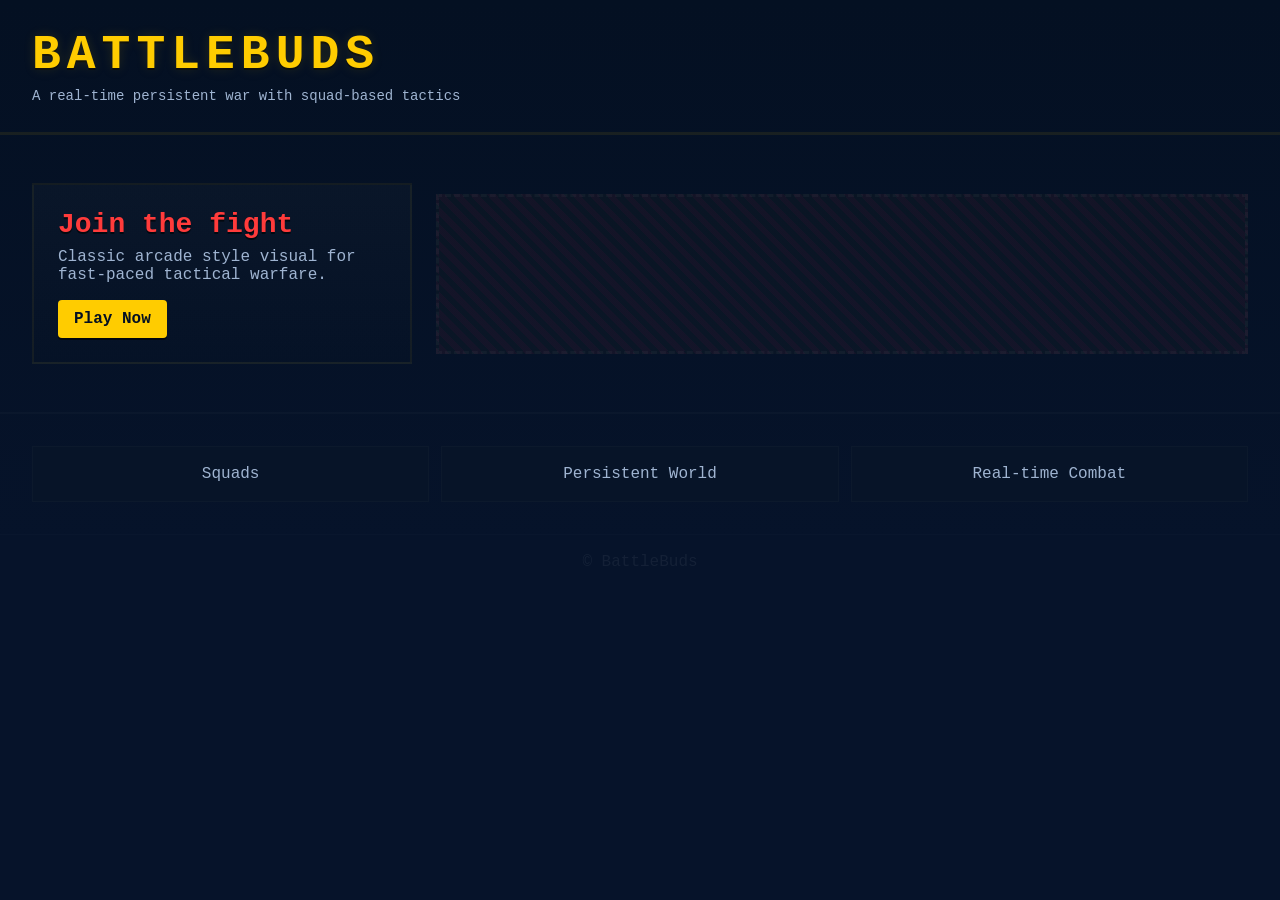
==== index.html @ 4cf5b5f2 "BAT-6: Add initial classic-arcade HTML and CSS for BattleBuds site redesign" ====
<!doctype html>
<html lang="en">
<head>
  <meta charset="utf-8" />
  <meta name="viewport" content="width=device-width,initial-scale=1" />
  <title>BattleBuds — Classic Arcade</title>
  <link rel="stylesheet" href="styles.css" />
</head>
<body>
  <header class="site-header">
    <h1 class="logo">BATTLEBUDS</h1>
    <p class="tag">A real-time persistent war with squad-based tactics</p>
  </header>

  <main class="hero">
    <div class="panel">
      <h2>Join the fight</h2>
      <p>Classic arcade style visual for fast-paced tactical warfare.</p>
      <a class="btn" href="#">Play Now</a>
    </div>
    <div class="screenshot" aria-hidden="true"></div>
  </main>

  <section class="features">
    <div class="feature">Squads</div>
    <div class="feature">Persistent World</div>
    <div class="feature">Real-time Combat</div>
  </section>

  <footer class="site-footer">© BattleBuds</footer>
</body>
</html>
---- styles.css ----
/* Classic arcade shooter aesthetic */
:root{
  --bg:#041022;
  --accent:#ffcc00;
  --accent-2:#ff3b3b;
  --panel:#071428;
  --muted:#9fb4d1;
}
*{box-sizing:border-box}
body{margin:0;font-family: 'Courier New', Courier, monospace;background:linear-gradient(180deg,var(--bg) 0%, #06132a 60%);color:var(--accent);min-height:100vh}
.site-header{padding:28px 32px;border-bottom:3px solid rgba(255,204,0,0.08);display:flex;flex-direction:column;align-items:flex-start}
.logo{font-size:48px;letter-spacing:6px;margin:0;color:var(--accent);text-shadow:0 0 12px rgba(255,200,0,0.15),0 0 2px rgba(255,255,255,0.03)}
.tag{margin:6px 0 0;color:var(--muted);font-size:14px}
.hero{display:flex;gap:24px;padding:48px 32px;align-items:center}
.panel{background:linear-gradient(180deg, rgba(255,255,255,0.02), rgba(0,0,0,0.02));padding:24px;border:2px solid rgba(255,204,0,0.06);width:380px}
.panel h2{margin:0 0 8px;color:var(--accent-2);font-size:28px}
.panel p{margin:0 0 16px;color:var(--muted)}
.btn{display:inline-block;padding:10px 16px;background:var(--accent);color:#041022;text-decoration:none;font-weight:700;border-radius:4px}
.screenshot{flex:1;height:160px;border:3px dashed rgba(255,255,255,0.03);background:repeating-linear-gradient(45deg, rgba(255,60,60,0.06) 0 6px, rgba(255,200,0,0.02) 6px 12px)}
.features{display:flex;gap:12px;padding:32px;border-top:2px solid rgba(255,255,255,0.02)}
.feature{flex:1;background:var(--panel);padding:18px;border:1px solid rgba(255,255,255,0.02);text-align:center;color:var(--muted)}
.site-footer{text-align:center;padding:18px;color:rgba(255,255,255,0.06);border-top:1px solid rgba(255,255,255,0.01)}

/* Pixel-ish outline */
.logo, .btn, .panel h2{filter:drop-shadow(0 2px 0 rgba(0,0,0,0.6));}

@media (max-width:720px){.hero{flex-direction:column}.panel{width:100%}}
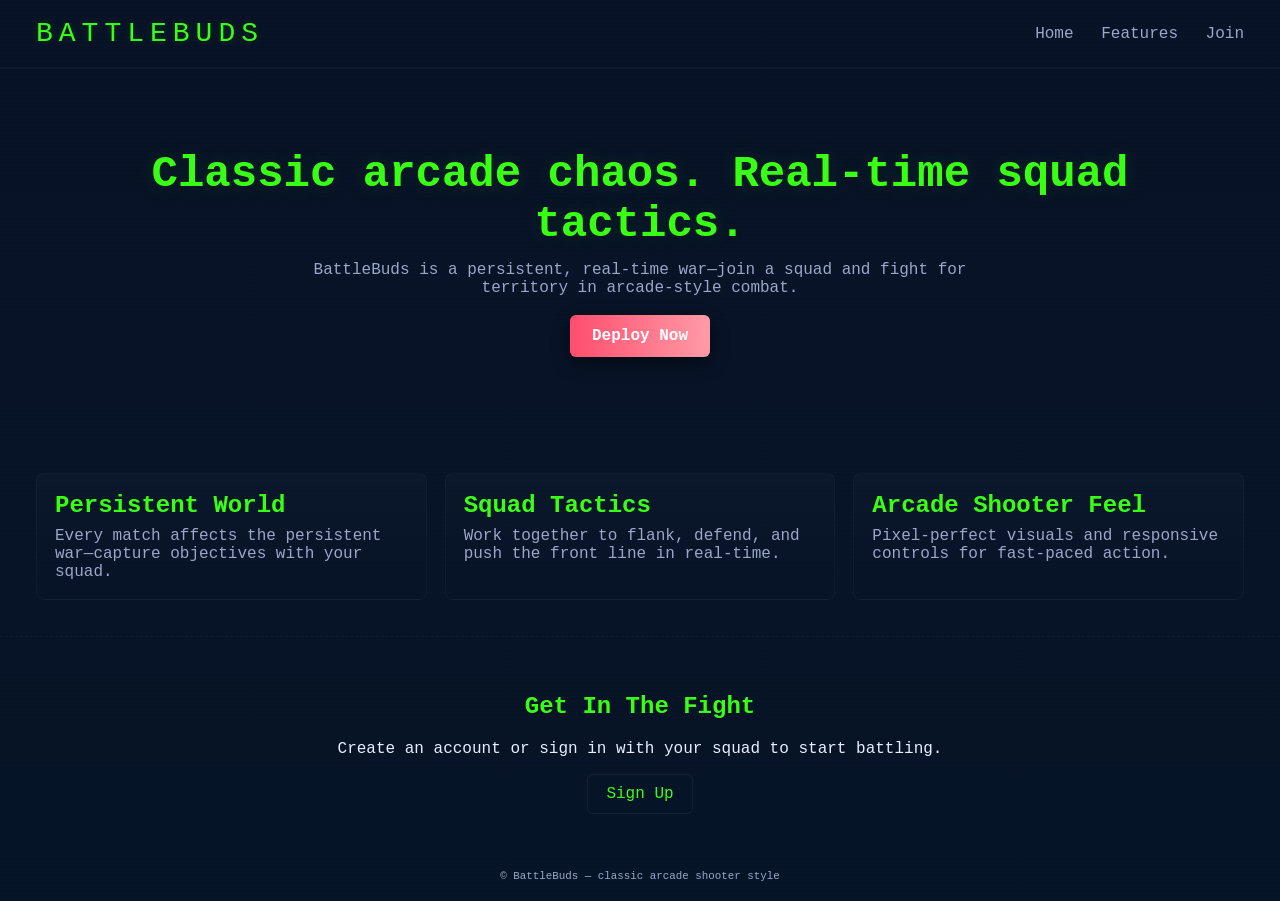
==== commit 794b8dc1: "BAT-6: initial classic arcade-style site (HTML/CSS)" ====
--- a/index.html
+++ b/index.html
@@ -3,30 +3,50 @@
 <head>
   <meta charset="utf-8" />
   <meta name="viewport" content="width=device-width,initial-scale=1" />
-  <title>BattleBuds — Classic Arcade</title>
+  <title>BattleBuds — Persistent Squad Warfare</title>
   <link rel="stylesheet" href="styles.css" />
 </head>
 <body>
   <header class="site-header">
-    <h1 class="logo">BATTLEBUDS</h1>
-    <p class="tag">A real-time persistent war with squad-based tactics</p>
+    <div class="brand">BATTLEBUDS</div>
+    <nav class="site-nav">
+      <a href="#">Home</a>
+      <a href="#features">Features</a>
+      <a href="#join">Join</a>
+    </nav>
   </header>
 
-  <main class="hero">
-    <div class="panel">
-      <h2>Join the fight</h2>
-      <p>Classic arcade style visual for fast-paced tactical warfare.</p>
-      <a class="btn" href="#">Play Now</a>
-    </div>
-    <div class="screenshot" aria-hidden="true"></div>
+  <main>
+    <section class="hero">
+      <h1>Classic arcade chaos. Real-time squad tactics.</h1>
+      <p>BattleBuds is a persistent, real-time war—join a squad and fight for territory in arcade-style combat.</p>
+      <a class="cta" href="#join">Deploy Now</a>
+    </section>
+
+    <section id="features" class="features">
+      <article>
+        <h2>Persistent World</h2>
+        <p>Every match affects the persistent war—capture objectives with your squad.</p>
+      </article>
+      <article>
+        <h2>Squad Tactics</h2>
+        <p>Work together to flank, defend, and push the front line in real-time.</p>
+      </article>
+      <article>
+        <h2>Arcade Shooter Feel</h2>
+        <p>Pixel-perfect visuals and responsive controls for fast-paced action.</p>
+      </article>
+    </section>
+
+    <section id="join" class="join">
+      <h2>Get In The Fight</h2>
+      <p>Create an account or sign in with your squad to start battling.</p>
+      <a class="secondary" href="#">Sign Up</a>
+    </section>
   </main>
 
-  <section class="features">
-    <div class="feature">Squads</div>
-    <div class="feature">Persistent World</div>
-    <div class="feature">Real-time Combat</div>
-  </section>
-
-  <footer class="site-footer">© BattleBuds</footer>
+  <footer class="site-footer">
+    <small>© BattleBuds — classic arcade shooter style</small>
+  </footer>
 </body>
-</html>+</html>
--- a/styles.css
+++ b/styles.css
@@ -1,27 +1,33 @@
-/* Classic arcade shooter aesthetic */
+/* Classic arcade shooter inspired styles */
 :root{
-  --bg:#041022;
-  --accent:#ffcc00;
-  --accent-2:#ff3b3b;
-  --panel:#071428;
-  --muted:#9fb4d1;
+  --bg:#081226;
+  --neon:#39ff14;
+  --accent:#ff4d6d;
+  --muted:#9aa7c7;
+  --card:#0b1828;
 }
+
 *{box-sizing:border-box}
-body{margin:0;font-family: 'Courier New', Courier, monospace;background:linear-gradient(180deg,var(--bg) 0%, #06132a 60%);color:var(--accent);min-height:100vh}
-.site-header{padding:28px 32px;border-bottom:3px solid rgba(255,204,0,0.08);display:flex;flex-direction:column;align-items:flex-start}
-.logo{font-size:48px;letter-spacing:6px;margin:0;color:var(--accent);text-shadow:0 0 12px rgba(255,200,0,0.15),0 0 2px rgba(255,255,255,0.03)}
-.tag{margin:6px 0 0;color:var(--muted);font-size:14px}
-.hero{display:flex;gap:24px;padding:48px 32px;align-items:center}
-.panel{background:linear-gradient(180deg, rgba(255,255,255,0.02), rgba(0,0,0,0.02));padding:24px;border:2px solid rgba(255,204,0,0.06);width:380px}
-.panel h2{margin:0 0 8px;color:var(--accent-2);font-size:28px}
-.panel p{margin:0 0 16px;color:var(--muted)}
-.btn{display:inline-block;padding:10px 16px;background:var(--accent);color:#041022;text-decoration:none;font-weight:700;border-radius:4px}
-.screenshot{flex:1;height:160px;border:3px dashed rgba(255,255,255,0.03);background:repeating-linear-gradient(45deg, rgba(255,60,60,0.06) 0 6px, rgba(255,200,0,0.02) 6px 12px)}
-.features{display:flex;gap:12px;padding:32px;border-top:2px solid rgba(255,255,255,0.02)}
-.feature{flex:1;background:var(--panel);padding:18px;border:1px solid rgba(255,255,255,0.02);text-align:center;color:var(--muted)}
-.site-footer{text-align:center;padding:18px;color:rgba(255,255,255,0.06);border-top:1px solid rgba(255,255,255,0.01)}
+body{margin:0;font-family: 'Courier New', Courier, monospace;background:linear-gradient(180deg,var(--bg) 0%, #061427 100%);color:#e6f0ff;min-height:100vh}
+.site-header{display:flex;justify-content:space-between;align-items:center;padding:18px 36px;border-bottom:2px solid rgba(255,255,255,0.03)}
+.brand{font-size:28px;letter-spacing:6px;color:var(--neon);text-shadow:0 0 10px rgba(57,255,20,0.15)}
+.site-nav a{color:var(--muted);margin-left:18px;text-decoration:none}
 
-/* Pixel-ish outline */
-.logo, .btn, .panel h2{filter:drop-shadow(0 2px 0 rgba(0,0,0,0.6));}
+.hero{padding:80px 36px;text-align:center}
+.hero h1{font-size:44px;margin:0 0 12px;color:var(--neon);text-shadow:0 0 24px rgba(57,255,20,0.12)}
+.hero p{color:var(--muted);max-width:700px;margin:0 auto 18px}
+.cta{display:inline-block;background:linear-gradient(90deg,var(--accent),#ff9aa6);color:white;padding:12px 22px;border-radius:6px;text-decoration:none;font-weight:700;box-shadow:0 6px 18px rgba(0,0,0,0.45)}
 
-@media (max-width:720px){.hero{flex-direction:column}.panel{width:100%}}+.features{display:grid;grid-template-columns:repeat(auto-fit,minmax(200px,1fr));gap:18px;padding:36px}
+.features article{background:linear-gradient(180deg,rgba(255,255,255,0.02),transparent);padding:18px;border-radius:8px;border:1px solid rgba(255,255,255,0.03)}
+.features h2{color:var(--neon);margin:0 0 8px}
+.features p{color:var(--muted);margin:0}
+
+.join{padding:36px;text-align:center;background:linear-gradient(180deg,rgba(0,0,0,0.03),transparent);border-top:1px dashed rgba(255,255,255,0.03)}
+.join h2{color:var(--neon)}
+.secondary{display:inline-block;padding:10px 18px;border-radius:6px;border:1px solid rgba(255,255,255,0.06);color:var(--neon);text-decoration:none}
+
+.site-footer{text-align:center;padding:18px;font-size:13px;color:var(--muted)}
+
+/* subtle scanline overlay to give arcade/pixel vibe */
+body::before{content:"";position:fixed;inset:0;background-image:linear-gradient(rgba(255,255,255,0.01) 1px, transparent 1px);background-size:100% 4px;pointer-events:none;mix-blend-mode:overlay}
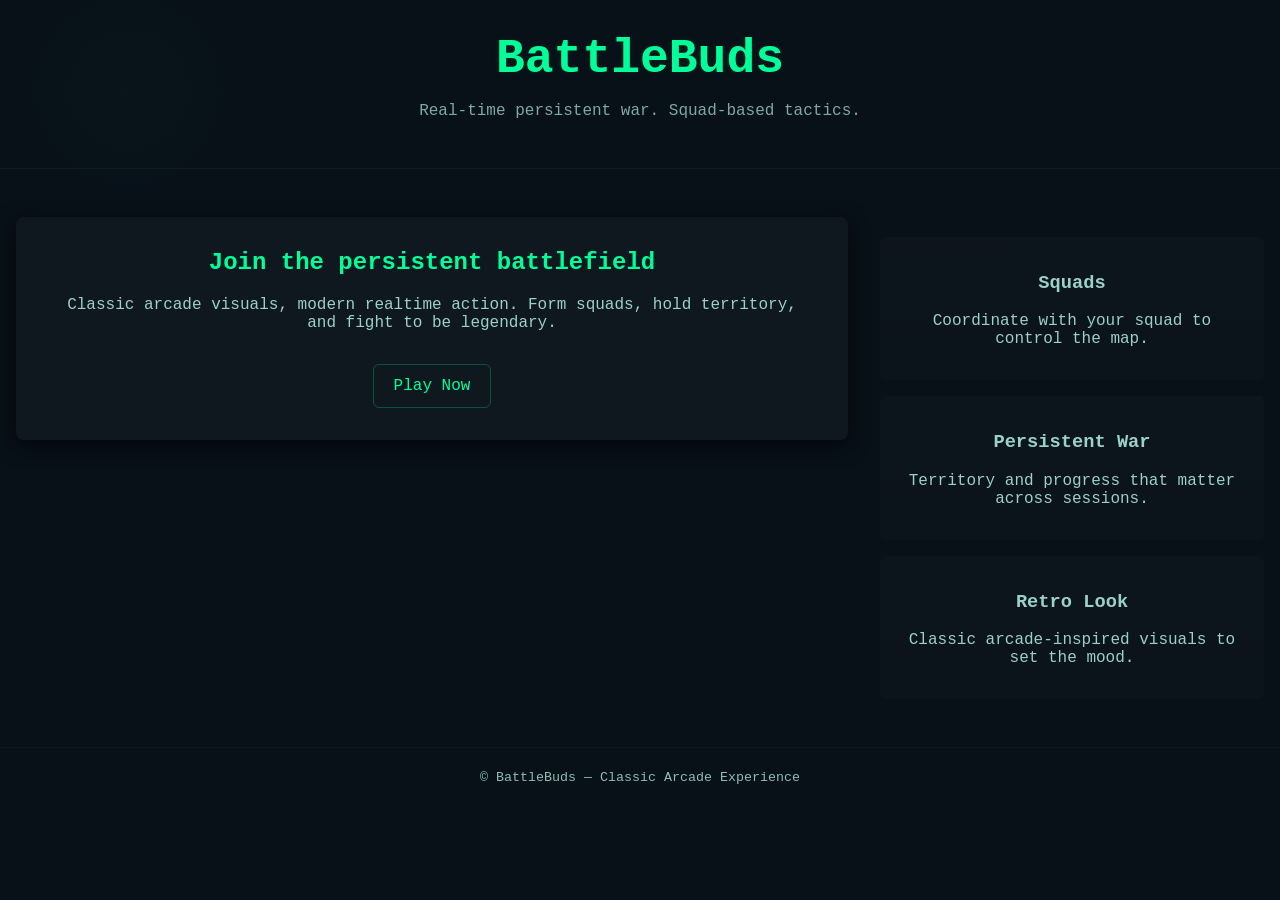
==== commit 64566427: "BAT-6: Add initial static site shell (index.html, styles.css, README) for classic arcade redesign" ====
--- a/index.html
+++ b/index.html
@@ -1,52 +1,41 @@
 <!doctype html>
 <html lang="en">
 <head>
-  <meta charset="utf-8" />
-  <meta name="viewport" content="width=device-width,initial-scale=1" />
-  <title>BattleBuds — Persistent Squad Warfare</title>
-  <link rel="stylesheet" href="styles.css" />
+  <meta charset="utf-8">
+  <meta name="viewport" content="width=device-width,initial-scale=1">
+  <title>BattleBuds - Classic Arcade</title>
+  <link rel="stylesheet" href="styles.css">
 </head>
 <body>
   <header class="site-header">
-    <div class="brand">BATTLEBUDS</div>
-    <nav class="site-nav">
-      <a href="#">Home</a>
-      <a href="#features">Features</a>
-      <a href="#join">Join</a>
-    </nav>
+    <h1>BattleBuds</h1>
+    <p class="tag">Real-time persistent war. Squad-based tactics.</p>
   </header>
 
-  <main>
-    <section class="hero">
-      <h1>Classic arcade chaos. Real-time squad tactics.</h1>
-      <p>BattleBuds is a persistent, real-time war—join a squad and fight for territory in arcade-style combat.</p>
-      <a class="cta" href="#join">Deploy Now</a>
+  <main class="hero">
+    <section class="pitch">
+      <h2>Join the persistent battlefield</h2>
+      <p>Classic arcade visuals, modern realtime action. Form squads, hold territory, and fight to be legendary.</p>
+      <a class="cta" href="#play">Play Now</a>
     </section>
-
-    <section id="features" class="features">
-      <article>
-        <h2>Persistent World</h2>
-        <p>Every match affects the persistent war—capture objectives with your squad.</p>
-      </article>
-      <article>
-        <h2>Squad Tactics</h2>
-        <p>Work together to flank, defend, and push the front line in real-time.</p>
-      </article>
-      <article>
-        <h2>Arcade Shooter Feel</h2>
-        <p>Pixel-perfect visuals and responsive controls for fast-paced action.</p>
-      </article>
-    </section>
-
-    <section id="join" class="join">
-      <h2>Get In The Fight</h2>
-      <p>Create an account or sign in with your squad to start battling.</p>
-      <a class="secondary" href="#">Sign Up</a>
+    <section class="features">
+      <div class="feature">
+        <h3>Squads</h3>
+        <p>Coordinate with your squad to control the map.</p>
+      </div>
+      <div class="feature">
+        <h3>Persistent War</h3>
+        <p>Territory and progress that matter across sessions.</p>
+      </div>
+      <div class="feature">
+        <h3>Retro Look</h3>
+        <p>Classic arcade-inspired visuals to set the mood.</p>
+      </div>
     </section>
   </main>
 
   <footer class="site-footer">
-    <small>© BattleBuds — classic arcade shooter style</small>
+    <small>© BattleBuds — Classic Arcade Experience</small>
   </footer>
 </body>
 </html>
--- a/styles.css
+++ b/styles.css
@@ -1,33 +1,41 @@
-/* Classic arcade shooter inspired styles */
+/* Retro arcade-inspired stylesheet */
 :root{
-  --bg:#081226;
-  --neon:#39ff14;
-  --accent:#ff4d6d;
-  --muted:#9aa7c7;
-  --card:#0b1828;
+  --bg:#081018;
+  --panel:#0f1724;
+  --accent:#00ff99;
+  --muted:#9ad1c8;
+  --glass: rgba(255,255,255,0.03);
+  --mono: 'Courier New', Monaco, monospace;
 }
-
-*{box-sizing:border-box}
-body{margin:0;font-family: 'Courier New', Courier, monospace;background:linear-gradient(180deg,var(--bg) 0%, #061427 100%);color:#e6f0ff;min-height:100vh}
-.site-header{display:flex;justify-content:space-between;align-items:center;padding:18px 36px;border-bottom:2px solid rgba(255,255,255,0.03)}
-.brand{font-size:28px;letter-spacing:6px;color:var(--neon);text-shadow:0 0 10px rgba(57,255,20,0.15)}
-.site-nav a{color:var(--muted);margin-left:18px;text-decoration:none}
-
-.hero{padding:80px 36px;text-align:center}
-.hero h1{font-size:44px;margin:0 0 12px;color:var(--neon);text-shadow:0 0 24px rgba(57,255,20,0.12)}
-.hero p{color:var(--muted);max-width:700px;margin:0 auto 18px}
-.cta{display:inline-block;background:linear-gradient(90deg,var(--accent),#ff9aa6);color:white;padding:12px 22px;border-radius:6px;text-decoration:none;font-weight:700;box-shadow:0 6px 18px rgba(0,0,0,0.45)}
-
-.features{display:grid;grid-template-columns:repeat(auto-fit,minmax(200px,1fr));gap:18px;padding:36px}
-.features article{background:linear-gradient(180deg,rgba(255,255,255,0.02),transparent);padding:18px;border-radius:8px;border:1px solid rgba(255,255,255,0.03)}
-.features h2{color:var(--neon);margin:0 0 8px}
-.features p{color:var(--muted);margin:0}
-
-.join{padding:36px;text-align:center;background:linear-gradient(180deg,rgba(0,0,0,0.03),transparent);border-top:1px dashed rgba(255,255,255,0.03)}
-.join h2{color:var(--neon)}
-.secondary{display:inline-block;padding:10px 18px;border-radius:6px;border:1px solid rgba(255,255,255,0.06);color:var(--neon);text-decoration:none}
-
-.site-footer{text-align:center;padding:18px;font-size:13px;color:var(--muted)}
-
-/* subtle scanline overlay to give arcade/pixel vibe */
-body::before{content:"";position:fixed;inset:0;background-image:linear-gradient(rgba(255,255,255,0.01) 1px, transparent 1px);background-size:100% 4px;pointer-events:none;mix-blend-mode:overlay}
+html,body{height:100%;}
+body{
+  margin:0;
+  font-family: var(--mono);
+  background: radial-gradient(circle at 10% 10%, rgba(0,255,153,0.02), transparent 10%), var(--bg);
+  color:var(--muted);
+  -webkit-font-smoothing:antialiased;
+}
+.site-header{
+  text-align:center;
+  padding:2rem 1rem;
+  border-bottom: 1px solid rgba(255,255,255,0.04);
+}
+.site-header h1{
+  margin:0;
+  color:var(--accent);
+  font-size:3rem;
+  text-shadow: 0 0 8px rgba(0,255,153,0.08);
+}
+.tag{opacity:0.8}
+.hero{display:flex;flex-direction:column;align-items:center;gap:2rem;padding:3rem 1rem;}
+.pitch{max-width:800px;text-align:center;background:var(--glass);padding:2rem;border-radius:8px;box-shadow:0 6px 20px rgba(0,0,0,0.6);}
+.pitch h2{color:var(--accent);margin-top:0}
+.cta{display:inline-block;margin-top:1rem;padding:0.75rem 1.25rem;background:transparent;color:var(--accent);border:1px solid rgba(0,255,153,0.25);border-radius:6px;text-decoration:none}
+.features{display:flex;gap:1rem;flex-wrap:wrap;justify-content:center;margin-top:1.25rem}
+.feature{background:linear-gradient(180deg, rgba(255,255,255,0.02), rgba(255,255,255,0.01));padding:1rem;border-radius:6px;min-width:180px;text-align:center}
+.site-footer{padding:1.25rem;text-align:center;border-top:1px solid rgba(255,255,255,0.03);opacity:0.9}
+@media(min-width:900px){
+  .hero{flex-direction:row;justify-content:center;align-items:flex-start}
+  .pitch{flex:2}
+  .features{flex:1;flex-direction:column;align-items:stretch}
+}
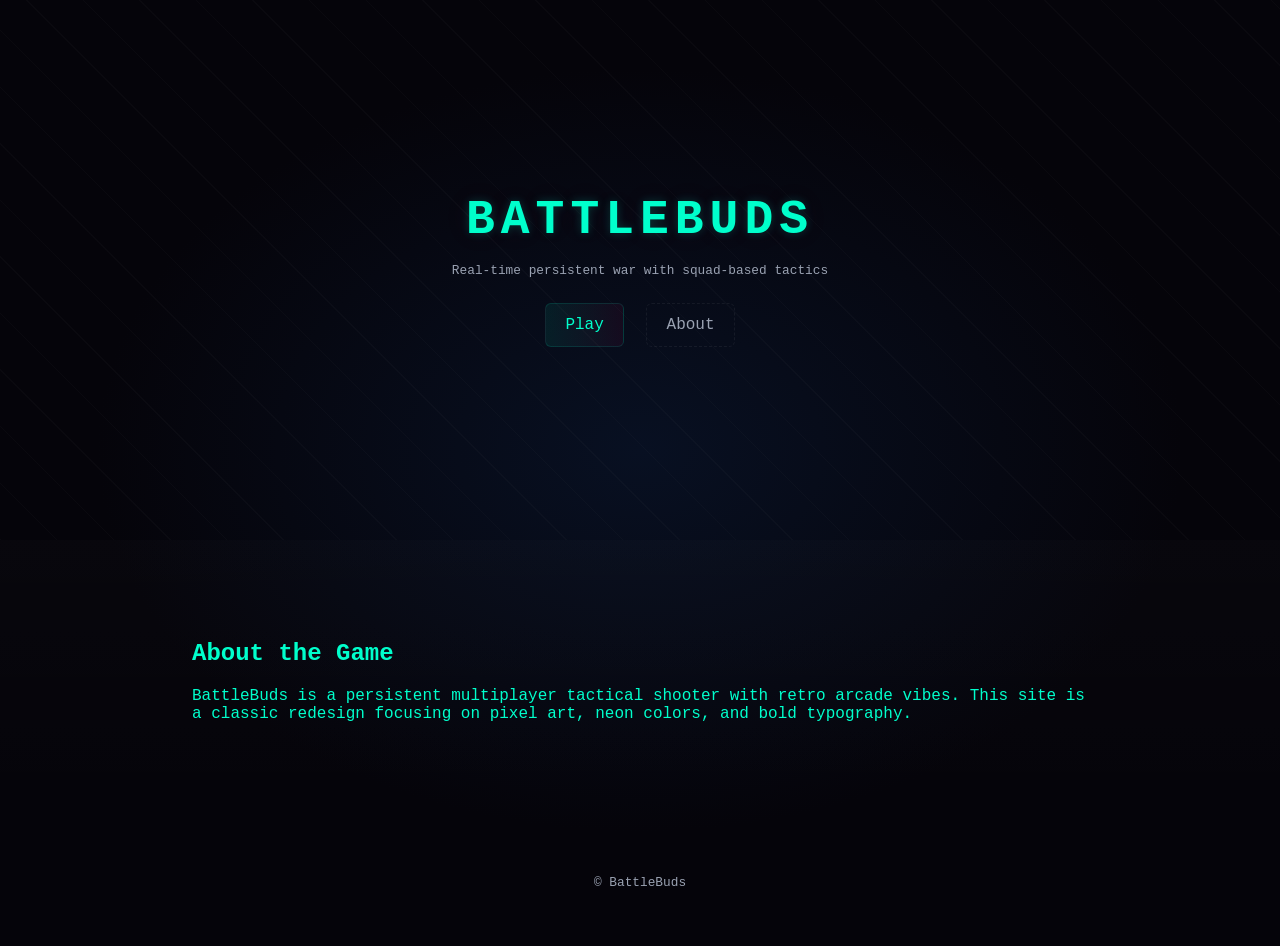
==== commit a8f2c4ed: "BAT-6: initial classic arcade-style site scaffold (index.html, styles.css, README)" ====
--- a/index.html
+++ b/index.html
@@ -3,39 +3,28 @@
 <head>
   <meta charset="utf-8">
   <meta name="viewport" content="width=device-width,initial-scale=1">
-  <title>BattleBuds - Classic Arcade</title>
+  <title>BattleBuds — Classic Arcade</title>
   <link rel="stylesheet" href="styles.css">
 </head>
 <body>
-  <header class="site-header">
-    <h1>BattleBuds</h1>
-    <p class="tag">Real-time persistent war. Squad-based tactics.</p>
-  </header>
-
   <main class="hero">
-    <section class="pitch">
-      <h2>Join the persistent battlefield</h2>
-      <p>Classic arcade visuals, modern realtime action. Form squads, hold territory, and fight to be legendary.</p>
-      <a class="cta" href="#play">Play Now</a>
-    </section>
-    <section class="features">
-      <div class="feature">
-        <h3>Squads</h3>
-        <p>Coordinate with your squad to control the map.</p>
-      </div>
-      <div class="feature">
-        <h3>Persistent War</h3>
-        <p>Territory and progress that matter across sessions.</p>
-      </div>
-      <div class="feature">
-        <h3>Retro Look</h3>
-        <p>Classic arcade-inspired visuals to set the mood.</p>
-      </div>
-    </section>
+    <div class="container">
+      <h1 class="logo">BATTLEBUDS</h1>
+      <p class="tag">Real-time persistent war with squad-based tactics</p>
+      <nav class="links">
+        <a href="#play" class="btn">Play</a>
+        <a href="#about" class="btn ghost">About</a>
+      </nav>
+    </div>
   </main>
-
+  <section id="about" class="about">
+    <div class="container">
+      <h2>About the Game</h2>
+      <p>BattleBuds is a persistent multiplayer tactical shooter with retro arcade vibes. This site is a classic redesign focusing on pixel art, neon colors, and bold typography.</p>
+    </div>
+  </section>
   <footer class="site-footer">
-    <small>© BattleBuds — Classic Arcade Experience</small>
+    <div class="container">© BattleBuds</div>
   </footer>
 </body>
 </html>
--- a/styles.css
+++ b/styles.css
@@ -1,41 +1,21 @@
-/* Retro arcade-inspired stylesheet */
+/* Classic arcade shooter style */
 :root{
-  --bg:#081018;
-  --panel:#0f1724;
-  --accent:#00ff99;
-  --muted:#9ad1c8;
-  --glass: rgba(255,255,255,0.03);
-  --mono: 'Courier New', Monaco, monospace;
+  --bg:#05040a;
+  --neon:#00ffcc;
+  --accent:#ff0066;
+  --muted:#9aa2b2;
 }
-html,body{height:100%;}
-body{
-  margin:0;
-  font-family: var(--mono);
-  background: radial-gradient(circle at 10% 10%, rgba(0,255,153,0.02), transparent 10%), var(--bg);
-  color:var(--muted);
-  -webkit-font-smoothing:antialiased;
-}
-.site-header{
-  text-align:center;
-  padding:2rem 1rem;
-  border-bottom: 1px solid rgba(255,255,255,0.04);
-}
-.site-header h1{
-  margin:0;
-  color:var(--accent);
-  font-size:3rem;
-  text-shadow: 0 0 8px rgba(0,255,153,0.08);
-}
-.tag{opacity:0.8}
-.hero{display:flex;flex-direction:column;align-items:center;gap:2rem;padding:3rem 1rem;}
-.pitch{max-width:800px;text-align:center;background:var(--glass);padding:2rem;border-radius:8px;box-shadow:0 6px 20px rgba(0,0,0,0.6);}
-.pitch h2{color:var(--accent);margin-top:0}
-.cta{display:inline-block;margin-top:1rem;padding:0.75rem 1.25rem;background:transparent;color:var(--accent);border:1px solid rgba(0,255,153,0.25);border-radius:6px;text-decoration:none}
-.features{display:flex;gap:1rem;flex-wrap:wrap;justify-content:center;margin-top:1.25rem}
-.feature{background:linear-gradient(180deg, rgba(255,255,255,0.02), rgba(255,255,255,0.01));padding:1rem;border-radius:6px;min-width:180px;text-align:center}
-.site-footer{padding:1.25rem;text-align:center;border-top:1px solid rgba(255,255,255,0.03);opacity:0.9}
-@media(min-width:900px){
-  .hero{flex-direction:row;justify-content:center;align-items:flex-start}
-  .pitch{flex:2}
-  .features{flex:1;flex-direction:column;align-items:stretch}
-}
+*{box-sizing:border-box}
+html,body{height:100%;margin:0;font-family: 'Press Start 2P', 'Courier New', monospace;background: radial-gradient(ellipse at center,#081022 0%,var(--bg) 60%), #000;color:var(--neon);}
+.container{max-width:960px;margin:0 auto;padding:2rem}
+.hero{display:flex;align-items:center;justify-content:center;height:60vh;text-align:center;background-image:repeating-linear-gradient(45deg, rgba(255,255,255,0.02) 0 1px, transparent 1px 40px);}
+.logo{font-size:3rem;letter-spacing:6px;color:var(--neon);text-shadow:0 0 10px rgba(0,255,204,0.2),0 0 30px rgba(255,0,102,0.08);margin:0}
+.tag{color:var(--muted);margin-top:1rem;font-size:0.8rem}
+.links{margin-top:1.6rem}
+.btn{display:inline-block;padding:0.75rem 1.2rem;border-radius:6px;background:linear-gradient(90deg, rgba(0,255,204,0.08), rgba(255,0,102,0.06));color:var(--neon);border:1px solid rgba(0,255,204,0.12);text-decoration:none;margin:0 0.4rem}
+.btn.ghost{background:transparent;border:1px dashed rgba(255,255,255,0.06);color:var(--muted)}
+.about{padding:3rem 0;background:linear-gradient(180deg, rgba(255,255,255,0.01), transparent)}
+.site-footer{padding:1.5rem 0;text-align:center;color:var(--muted);font-size:0.8rem}
+
+/* Responsive */
+@media (max-width:600px){.logo{font-size:1.6rem}.container{padding:1rem}}
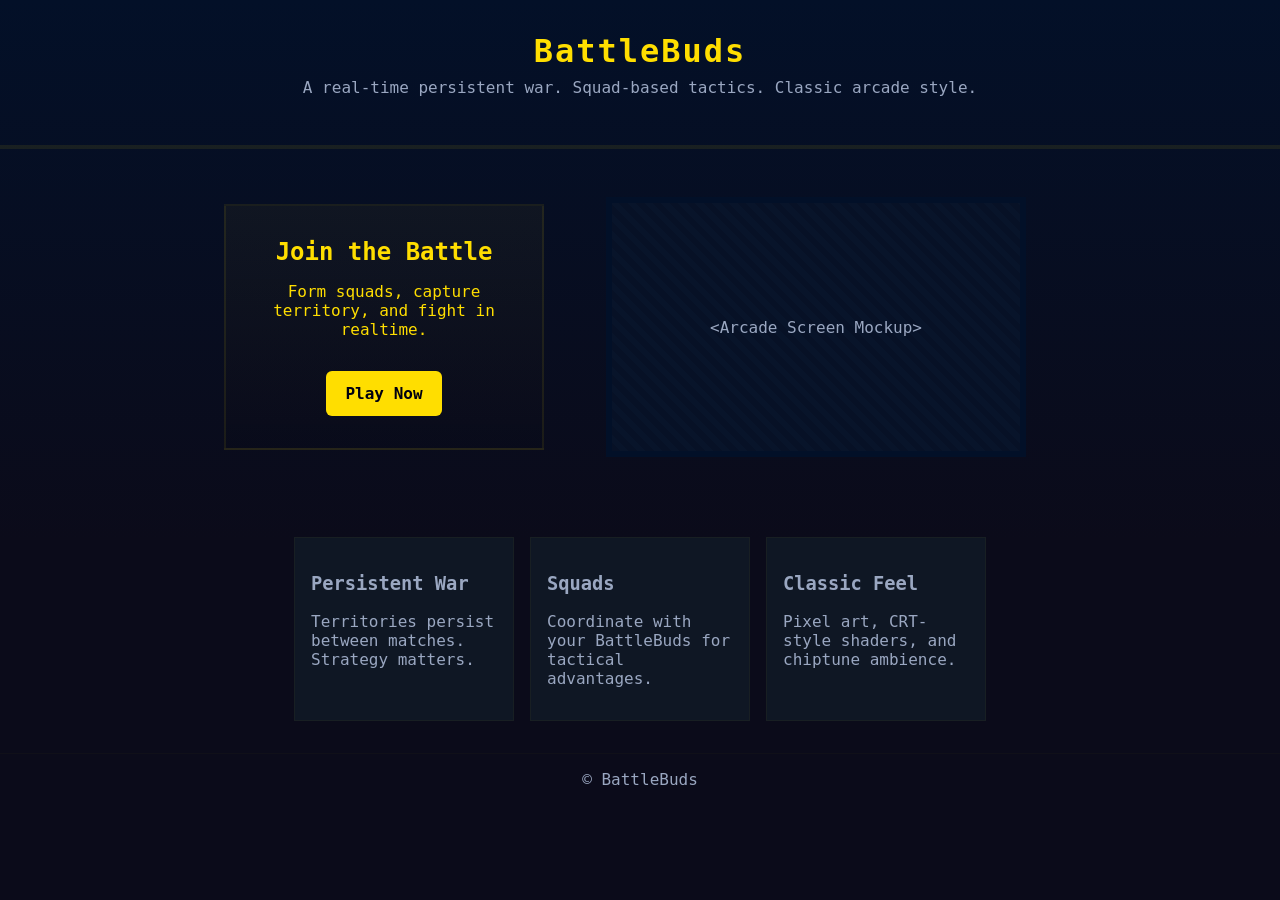
==== commit 00cc0eea: "BAT-6: Initial classic arcade-styled site skeleton (index.html, styles.css)" ====
--- a/index.html
+++ b/index.html
@@ -1,30 +1,43 @@
 <!doctype html>
 <html lang="en">
 <head>
-  <meta charset="utf-8">
-  <meta name="viewport" content="width=device-width,initial-scale=1">
+  <meta charset="utf-8" />
+  <meta name="viewport" content="width=device-width,initial-scale=1" />
   <title>BattleBuds — Classic Arcade</title>
   <link rel="stylesheet" href="styles.css">
 </head>
 <body>
+  <header class="site-header">
+    <h1>BattleBuds</h1>
+    <p class="tagline">A real-time persistent war. Squad-based tactics. Classic arcade style.</p>
+  </header>
+
   <main class="hero">
-    <div class="container">
-      <h1 class="logo">BATTLEBUDS</h1>
-      <p class="tag">Real-time persistent war with squad-based tactics</p>
-      <nav class="links">
-        <a href="#play" class="btn">Play</a>
-        <a href="#about" class="btn ghost">About</a>
-      </nav>
+    <div class="panel">
+      <h2>Join the Battle</h2>
+      <p>Form squads, capture territory, and fight in realtime.</p>
+      <a class="cta" href="#">Play Now</a>
+    </div>
+    <div class="screen">
+      <div class="game-mock">&lt;Arcade Screen Mockup&gt;</div>
     </div>
   </main>
-  <section id="about" class="about">
-    <div class="container">
-      <h2>About the Game</h2>
-      <p>BattleBuds is a persistent multiplayer tactical shooter with retro arcade vibes. This site is a classic redesign focusing on pixel art, neon colors, and bold typography.</p>
-    </div>
+
+  <section class="features">
+    <article>
+      <h3>Persistent War</h3>
+      <p>Territories persist between matches. Strategy matters.</p>
+    </article>
+    <article>
+      <h3>Squads</h3>
+      <p>Coordinate with your BattleBuds for tactical advantages.</p>
+    </article>
+    <article>
+      <h3>Classic Feel</h3>
+      <p>Pixel art, CRT-style shaders, and chiptune ambience.</p>
+    </article>
   </section>
-  <footer class="site-footer">
-    <div class="container">© BattleBuds</div>
-  </footer>
+
+  <footer class="site-footer">&copy; BattleBuds</footer>
 </body>
 </html>
--- a/styles.css
+++ b/styles.css
@@ -1,21 +1,21 @@
-/* Classic arcade shooter style */
+/* Classic arcade shooter inspired styles */
 :root{
-  --bg:#05040a;
-  --neon:#00ffcc;
-  --accent:#ff0066;
-  --muted:#9aa2b2;
+  --bg:#0b0b1a;
+  --panel:#0f1724;
+  --accent:#ffde00;
+  --muted:#9aa7c1;
 }
 *{box-sizing:border-box}
-html,body{height:100%;margin:0;font-family: 'Press Start 2P', 'Courier New', monospace;background: radial-gradient(ellipse at center,#081022 0%,var(--bg) 60%), #000;color:var(--neon);}
-.container{max-width:960px;margin:0 auto;padding:2rem}
-.hero{display:flex;align-items:center;justify-content:center;height:60vh;text-align:center;background-image:repeating-linear-gradient(45deg, rgba(255,255,255,0.02) 0 1px, transparent 1px 40px);}
-.logo{font-size:3rem;letter-spacing:6px;color:var(--neon);text-shadow:0 0 10px rgba(0,255,204,0.2),0 0 30px rgba(255,0,102,0.08);margin:0}
-.tag{color:var(--muted);margin-top:1rem;font-size:0.8rem}
-.links{margin-top:1.6rem}
-.btn{display:inline-block;padding:0.75rem 1.2rem;border-radius:6px;background:linear-gradient(90deg, rgba(0,255,204,0.08), rgba(255,0,102,0.06));color:var(--neon);border:1px solid rgba(0,255,204,0.12);text-decoration:none;margin:0 0.4rem}
-.btn.ghost{background:transparent;border:1px dashed rgba(255,255,255,0.06);color:var(--muted)}
-.about{padding:3rem 0;background:linear-gradient(180deg, rgba(255,255,255,0.01), transparent)}
-.site-footer{padding:1.5rem 0;text-align:center;color:var(--muted);font-size:0.8rem}
-
-/* Responsive */
-@media (max-width:600px){.logo{font-size:1.6rem}.container{padding:1rem}}+body{margin:0;font-family: 'Press Start 2P', monospace, system-ui, sans-serif;background:linear-gradient(180deg,#031028 0%,var(--bg) 60%);color:var(--accent);min-height:100vh}
+.site-header{padding:2rem;text-align:center;border-bottom:4px solid rgba(255,222,0,0.08)}
+.site-header h1{font-size:2rem;margin:0;letter-spacing:2px}
+.tagline{color:var(--muted);margin-top:.5rem}
+.hero{display:flex;flex-wrap:wrap;gap:2rem;align-items:center;justify-content:center;padding:3rem}
+.panel{background:linear-gradient(180deg, rgba(255,222,0,0.04), rgba(0,0,0,0.06));padding:2rem;border:2px solid rgba(255,222,0,0.08);width:320px;text-align:center}
+.panel h2{color:var(--accent);margin:0 0 0.5rem}
+.cta{display:inline-block;margin-top:1rem;padding:.8rem 1.2rem;background:var(--accent);color:#001;border-radius:6px;text-decoration:none;font-weight:700}
+.screen{width:480px;display:flex;align-items:center;justify-content:center}
+.game-mock{width:420px;height:260px;background:repeating-linear-gradient(45deg,#071126 0 6px,#08142a 6px 12px);border:6px solid #021028;display:flex;align-items:center;justify-content:center;color:var(--muted)}
+.features{display:flex;gap:1rem;padding:2rem;justify-content:center}
+.features article{background:var(--panel);padding:1rem;border:1px solid rgba(255,222,0,0.04);width:220px;color:var(--muted)}
+.site-footer{text-align:center;padding:1rem;color:var(--muted);border-top:1px solid rgba(255,222,0,0.02)}
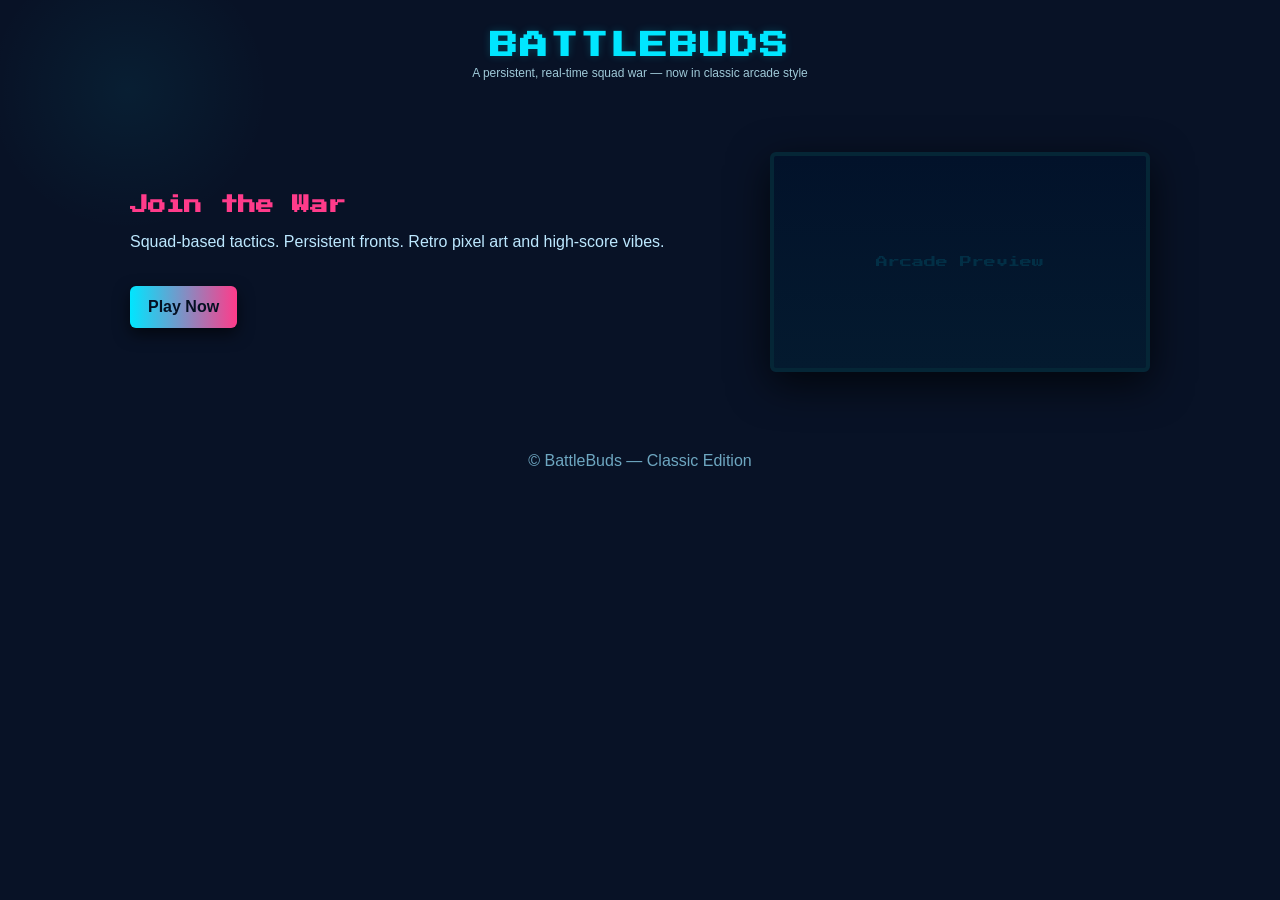
==== commit 040cfe34: "BAT-6: Initial classic-arcade site (index + styles)" ====
--- a/index.html
+++ b/index.html
@@ -3,41 +3,30 @@
 <head>
   <meta charset="utf-8" />
   <meta name="viewport" content="width=device-width,initial-scale=1" />
-  <title>BattleBuds — Classic Arcade</title>
+  <title>BattleBuds - Classic Arcade</title>
   <link rel="stylesheet" href="styles.css">
 </head>
 <body>
   <header class="site-header">
-    <h1>BattleBuds</h1>
-    <p class="tagline">A real-time persistent war. Squad-based tactics. Classic arcade style.</p>
+    <h1 class="logo">BATTLEBUDS</h1>
+    <p class="tag">A persistent, real-time squad war — now in classic arcade style</p>
   </header>
 
   <main class="hero">
-    <div class="panel">
-      <h2>Join the Battle</h2>
-      <p>Form squads, capture territory, and fight in realtime.</p>
+    <section class="pitch">
+      <h2>Join the War</h2>
+      <p>Squad-based tactics. Persistent fronts. Retro pixel art and high-score vibes.</p>
       <a class="cta" href="#">Play Now</a>
-    </div>
-    <div class="screen">
-      <div class="game-mock">&lt;Arcade Screen Mockup&gt;</div>
-    </div>
+    </section>
+    <section class="visual">
+      <div class="screen">
+        <p class="screen-text">Arcade Preview</p>
+      </div>
+    </section>
   </main>
 
-  <section class="features">
-    <article>
-      <h3>Persistent War</h3>
-      <p>Territories persist between matches. Strategy matters.</p>
-    </article>
-    <article>
-      <h3>Squads</h3>
-      <p>Coordinate with your BattleBuds for tactical advantages.</p>
-    </article>
-    <article>
-      <h3>Classic Feel</h3>
-      <p>Pixel art, CRT-style shaders, and chiptune ambience.</p>
-    </article>
-  </section>
-
-  <footer class="site-footer">&copy; BattleBuds</footer>
+  <footer class="site-footer">
+    <p>© BattleBuds — Classic Edition</p>
+  </footer>
 </body>
-</html>
+</html>
--- a/styles.css
+++ b/styles.css
@@ -1,21 +1,32 @@
-/* Classic arcade shooter inspired styles */
+/* Classic arcade-styled baseline */
+@import url('https://fonts.googleapis.com/css2?family=Press+Start+2P&display=swap');
+
 :root{
-  --bg:#0b0b1a;
-  --panel:#0f1724;
-  --accent:#ffde00;
-  --muted:#9aa7c1;
+  --bg:#081226;
+  --neon:#00e6ff;
+  --accent:#ff3b8a;
+  --panel:#041022;
 }
+
 *{box-sizing:border-box}
-body{margin:0;font-family: 'Press Start 2P', monospace, system-ui, sans-serif;background:linear-gradient(180deg,#031028 0%,var(--bg) 60%);color:var(--accent);min-height:100vh}
-.site-header{padding:2rem;text-align:center;border-bottom:4px solid rgba(255,222,0,0.08)}
-.site-header h1{font-size:2rem;margin:0;letter-spacing:2px}
-.tagline{color:var(--muted);margin-top:.5rem}
-.hero{display:flex;flex-wrap:wrap;gap:2rem;align-items:center;justify-content:center;padding:3rem}
-.panel{background:linear-gradient(180deg, rgba(255,222,0,0.04), rgba(0,0,0,0.06));padding:2rem;border:2px solid rgba(255,222,0,0.08);width:320px;text-align:center}
-.panel h2{color:var(--accent);margin:0 0 0.5rem}
-.cta{display:inline-block;margin-top:1rem;padding:.8rem 1.2rem;background:var(--accent);color:#001;border-radius:6px;text-decoration:none;font-weight:700}
-.screen{width:480px;display:flex;align-items:center;justify-content:center}
-.game-mock{width:420px;height:260px;background:repeating-linear-gradient(45deg,#071126 0 6px,#08142a 6px 12px);border:6px solid #021028;display:flex;align-items:center;justify-content:center;color:var(--muted)}
-.features{display:flex;gap:1rem;padding:2rem;justify-content:center}
-.features article{background:var(--panel);padding:1rem;border:1px solid rgba(255,222,0,0.04);width:220px;color:var(--muted)}
-.site-footer{text-align:center;padding:1rem;color:var(--muted);border-top:1px solid rgba(255,222,0,0.02)}
+html,body{height:100%;margin:0;font-family:Arial, sans-serif;background:radial-gradient(circle at 10% 10%, rgba(0,230,255,0.06), transparent 10%), var(--bg);color:#cfeaff}
+
+.site-header{padding:32px;text-align:center}
+.logo{font-family:'Press Start 2P', monospace;color:var(--neon);margin:0;font-size:28px;letter-spacing:2px;text-shadow:0 0 8px rgba(0,230,255,0.2)}
+.tag{margin:6px 0 0;color:#9fc9d8;font-size:12px}
+
+.hero{display:grid;grid-template-columns:1fr 380px;gap:24px;align-items:center;padding:40px;max-width:1100px;margin:0 auto}
+.pitch h2{font-family:'Press Start 2P',monospace;color:var(--accent);font-size:18px;margin:0 0 12px}
+.pitch p{color:#bde8ff;line-height:1.5}
+.cta{display:inline-block;margin-top:16px;padding:12px 18px;background:linear-gradient(90deg,var(--neon),var(--accent));color:#041022;text-decoration:none;border-radius:6px;font-weight:700;box-shadow:0 6px 16px rgba(0,0,0,0.6)}
+
+.visual .screen{width:100%;height:220px;background:linear-gradient(180deg,#02122a,#041a2f);border:4px solid #052636;border-radius:6px;display:flex;align-items:center;justify-content:center;position:relative;box-shadow:0 12px 40px rgba(0,0,0,0.7)}
+.screen-text{font-family:'Press Start 2P',monospace;color:rgba(0,230,255,0.12);font-size:12px}
+
+.site-footer{text-align:center;padding:24px;color:#6ea7c1}
+
+/* Small screens */
+@media (max-width:800px){
+  .hero{grid-template-columns:1fr;padding:24px}
+  .visual{order:-1}
+}
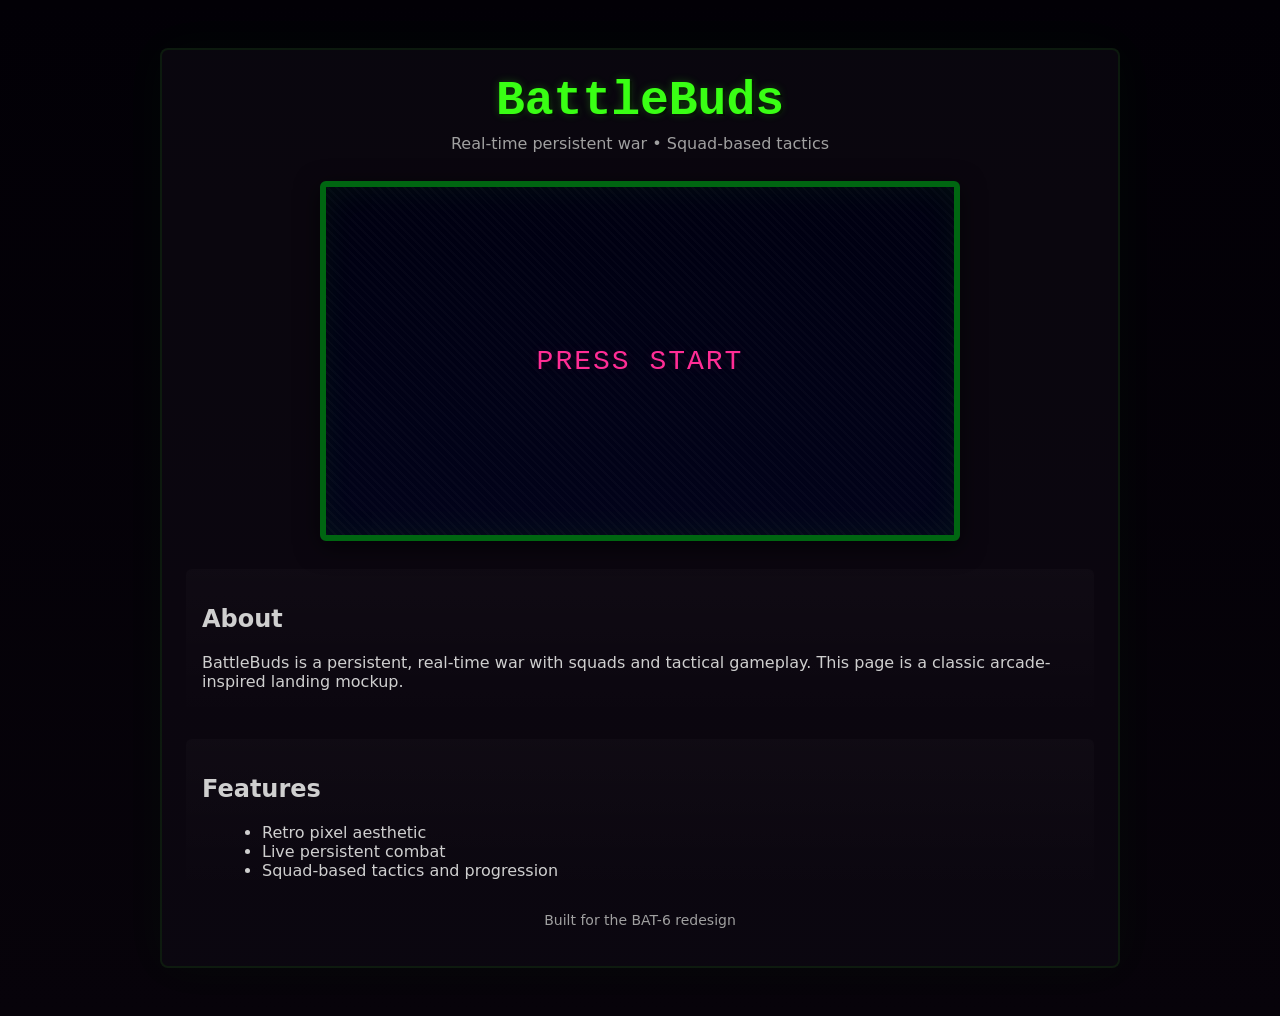
==== commit 65bdb691: "BAT-6: Initial scaffold — HTML/CSS classic arcade redesign" ====
--- a/index.html
+++ b/index.html
@@ -3,30 +3,41 @@
 <head>
   <meta charset="utf-8" />
   <meta name="viewport" content="width=device-width,initial-scale=1" />
-  <title>BattleBuds - Classic Arcade</title>
-  <link rel="stylesheet" href="styles.css">
+  <title>BattleBuds — Classic Arcade</title>
+  <link rel="stylesheet" href="styles.css" />
 </head>
 <body>
-  <header class="site-header">
-    <h1 class="logo">BATTLEBUDS</h1>
-    <p class="tag">A persistent, real-time squad war — now in classic arcade style</p>
-  </header>
+  <div class="container">
+    <header class="title">
+      <h1>BattleBuds</h1>
+      <p class="tag">Real-time persistent war • Squad-based tactics</p>
+    </header>
 
-  <main class="hero">
-    <section class="pitch">
-      <h2>Join the War</h2>
-      <p>Squad-based tactics. Persistent fronts. Retro pixel art and high-score vibes.</p>
-      <a class="cta" href="#">Play Now</a>
-    </section>
-    <section class="visual">
-      <div class="screen">
-        <p class="screen-text">Arcade Preview</p>
-      </div>
-    </section>
-  </main>
+    <main>
+      <section class="hero">
+        <div class="screen">
+          <p class="play">PRESS START</p>
+        </div>
+      </section>
 
-  <footer class="site-footer">
-    <p>© BattleBuds — Classic Edition</p>
-  </footer>
+      <section class="about">
+        <h2>About</h2>
+        <p>BattleBuds is a persistent, real-time war with squads and tactical gameplay. This page is a classic arcade-inspired landing mockup.</p>
+      </section>
+
+      <section class="features">
+        <h2>Features</h2>
+        <ul>
+          <li>Retro pixel aesthetic</li>
+          <li>Live persistent combat</li>
+          <li>Squad-based tactics and progression</li>
+        </ul>
+      </section>
+    </main>
+
+    <footer>
+      <p>Built for the BAT-6 redesign</p>
+    </footer>
+  </div>
 </body>
-</html>+</html>
--- a/styles.css
+++ b/styles.css
@@ -1,32 +1,22 @@
-/* Classic arcade-styled baseline */
-@import url('https://fonts.googleapis.com/css2?family=Press+Start+2P&display=swap');
+/* Classic arcade-inspired stylesheet for BattleBuds */
+:root{
+  --bg:#07030a;
+  --neon:#39ff14;
+  --accent:#ff2d95;
+  --panel:#0f0b14;
+  --muted:#a0a0a0;
+}
+*{box-sizing:border-box}
+body{margin:0;font-family:system-ui,Segoe UI,Roboto,Helvetica,Arial,sans-serif;background:linear-gradient(180deg,#020006 0%,var(--bg) 100%);color:var(--neon);}
+.container{max-width:960px;margin:48px auto;padding:24px;background:rgba(15,11,20,0.6);border:2px solid rgba(57,255,20,0.08);box-shadow:0 0 48px rgba(57,255,20,0.03);border-radius:8px}
+.title{text-align:center}
+.title h1{font-family:monospace;font-size:48px;margin:0;color:var(--neon);text-shadow:0 0 8px rgba(57,255,20,0.25),2px 2px 0 rgba(0,0,0,0.6)}
+.title .tag{color:var(--muted);margin-top:6px}
+.hero{display:flex;justify-content:center;margin:28px 0}
+.screen{width:640px;height:360px;background:repeating-linear-gradient(45deg,rgba(255,255,255,0.02) 0 2px,transparent 2px 6px),linear-gradient(180deg,#001 0%,#02031a 100%);border:6px solid #061;box-shadow:0 6px 24px rgba(0,0,0,0.6),0 0 32px rgba(57,255,20,0.06) inset;border-radius:6px;display:flex;align-items:center;justify-content:center}
+.play{font-family:monospace;color:var(--accent);font-size:28px;letter-spacing:2px;text-transform:uppercase;text-shadow:0 0 12px rgba(255,45,149,0.12)}
+.about, .features{background:linear-gradient(180deg,rgba(255,255,255,0.02),transparent);padding:16px;border-radius:6px;margin-bottom:16px;color:#cfcfcf}
+.features ul{margin:8px 0 0 20px}
+footer{color:var(--muted);text-align:center;margin-top:12px;font-size:14px}
 
-:root{
-  --bg:#081226;
-  --neon:#00e6ff;
-  --accent:#ff3b8a;
-  --panel:#041022;
-}
-
-*{box-sizing:border-box}
-html,body{height:100%;margin:0;font-family:Arial, sans-serif;background:radial-gradient(circle at 10% 10%, rgba(0,230,255,0.06), transparent 10%), var(--bg);color:#cfeaff}
-
-.site-header{padding:32px;text-align:center}
-.logo{font-family:'Press Start 2P', monospace;color:var(--neon);margin:0;font-size:28px;letter-spacing:2px;text-shadow:0 0 8px rgba(0,230,255,0.2)}
-.tag{margin:6px 0 0;color:#9fc9d8;font-size:12px}
-
-.hero{display:grid;grid-template-columns:1fr 380px;gap:24px;align-items:center;padding:40px;max-width:1100px;margin:0 auto}
-.pitch h2{font-family:'Press Start 2P',monospace;color:var(--accent);font-size:18px;margin:0 0 12px}
-.pitch p{color:#bde8ff;line-height:1.5}
-.cta{display:inline-block;margin-top:16px;padding:12px 18px;background:linear-gradient(90deg,var(--neon),var(--accent));color:#041022;text-decoration:none;border-radius:6px;font-weight:700;box-shadow:0 6px 16px rgba(0,0,0,0.6)}
-
-.visual .screen{width:100%;height:220px;background:linear-gradient(180deg,#02122a,#041a2f);border:4px solid #052636;border-radius:6px;display:flex;align-items:center;justify-content:center;position:relative;box-shadow:0 12px 40px rgba(0,0,0,0.7)}
-.screen-text{font-family:'Press Start 2P',monospace;color:rgba(0,230,255,0.12);font-size:12px}
-
-.site-footer{text-align:center;padding:24px;color:#6ea7c1}
-
-/* Small screens */
-@media (max-width:800px){
-  .hero{grid-template-columns:1fr;padding:24px}
-  .visual{order:-1}
-}
+@media (max-width:700px){.screen{width:100%;height:200px}}
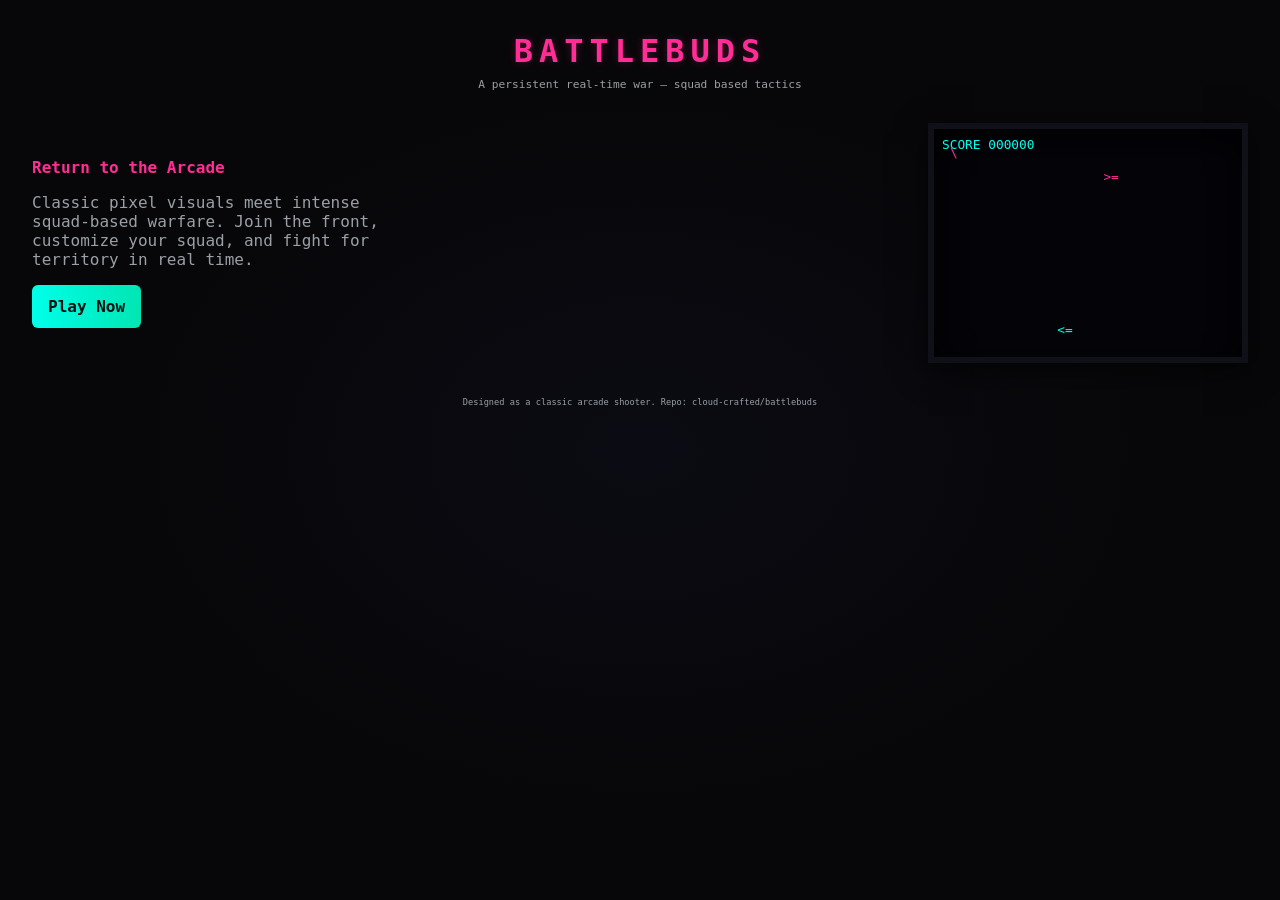
==== commit 9a490211: "BAT-6: Initial classic-arcade landing page (index + styles + README)" ====
--- a/index.html
+++ b/index.html
@@ -1,43 +1,34 @@
 <!doctype html>
 <html lang="en">
 <head>
-  <meta charset="utf-8" />
-  <meta name="viewport" content="width=device-width,initial-scale=1" />
+  <meta charset="utf-8">
+  <meta name="viewport" content="width=device-width,initial-scale=1">
   <title>BattleBuds — Classic Arcade</title>
-  <link rel="stylesheet" href="styles.css" />
+  <link rel="stylesheet" href="styles.css">
 </head>
 <body>
-  <div class="container">
-    <header class="title">
-      <h1>BattleBuds</h1>
-      <p class="tag">Real-time persistent war • Squad-based tactics</p>
-    </header>
+  <header class="site-header">
+    <h1 class="logo">BATTLEBUDS</h1>
+    <p class="tag">A persistent real-time war — squad based tactics</p>
+  </header>
 
-    <main>
-      <section class="hero">
-        <div class="screen">
-          <p class="play">PRESS START</p>
-        </div>
-      </section>
+  <main class="hero">
+    <section class="intro">
+      <h2>Return to the Arcade</h2>
+      <p>Classic pixel visuals meet intense squad-based warfare. Join the front, customize your squad, and fight for territory in real time.</p>
+      <a class="cta" href="#play">Play Now</a>
+    </section>
+    <section class="mockup">
+      <div class="screen">\
+        <div class="score">SCORE 000000</div>
+        <div class="player">&lt;=</div>
+        <div class="enemy">&gt;=</div>
+      </div>
+    </section>
+  </main>
 
-      <section class="about">
-        <h2>About</h2>
-        <p>BattleBuds is a persistent, real-time war with squads and tactical gameplay. This page is a classic arcade-inspired landing mockup.</p>
-      </section>
-
-      <section class="features">
-        <h2>Features</h2>
-        <ul>
-          <li>Retro pixel aesthetic</li>
-          <li>Live persistent combat</li>
-          <li>Squad-based tactics and progression</li>
-        </ul>
-      </section>
-    </main>
-
-    <footer>
-      <p>Built for the BAT-6 redesign</p>
-    </footer>
-  </div>
+  <footer class="site-footer">
+    <small>Designed as a classic arcade shooter. Repo: cloud-crafted/battlebuds</small>
+  </footer>
 </body>
-</html>
+</html>
--- a/styles.css
+++ b/styles.css
@@ -1,22 +1,37 @@
-/* Classic arcade-inspired stylesheet for BattleBuds */
+/* BattleBuds — Classic arcade site styles (ticket BAT-6) */
 :root{
-  --bg:#07030a;
-  --neon:#39ff14;
-  --accent:#ff2d95;
-  --panel:#0f0b14;
-  --muted:#a0a0a0;
+  --bg:#070709;
+  --accent:#00ffea;
+  --accent2:#ff2d95;
+  --muted:#9aa0a6;
 }
-*{box-sizing:border-box}
-body{margin:0;font-family:system-ui,Segoe UI,Roboto,Helvetica,Arial,sans-serif;background:linear-gradient(180deg,#020006 0%,var(--bg) 100%);color:var(--neon);}
-.container{max-width:960px;margin:48px auto;padding:24px;background:rgba(15,11,20,0.6);border:2px solid rgba(57,255,20,0.08);box-shadow:0 0 48px rgba(57,255,20,0.03);border-radius:8px}
-.title{text-align:center}
-.title h1{font-family:monospace;font-size:48px;margin:0;color:var(--neon);text-shadow:0 0 8px rgba(57,255,20,0.25),2px 2px 0 rgba(0,0,0,0.6)}
-.title .tag{color:var(--muted);margin-top:6px}
-.hero{display:flex;justify-content:center;margin:28px 0}
-.screen{width:640px;height:360px;background:repeating-linear-gradient(45deg,rgba(255,255,255,0.02) 0 2px,transparent 2px 6px),linear-gradient(180deg,#001 0%,#02031a 100%);border:6px solid #061;box-shadow:0 6px 24px rgba(0,0,0,0.6),0 0 32px rgba(57,255,20,0.06) inset;border-radius:6px;display:flex;align-items:center;justify-content:center}
-.play{font-family:monospace;color:var(--accent);font-size:28px;letter-spacing:2px;text-transform:uppercase;text-shadow:0 0 12px rgba(255,45,149,0.12)}
-.about, .features{background:linear-gradient(180deg,rgba(255,255,255,0.02),transparent);padding:16px;border-radius:6px;margin-bottom:16px;color:#cfcfcf}
-.features ul{margin:8px 0 0 20px}
-footer{color:var(--muted);text-align:center;margin-top:12px;font-size:14px}
+*{box-sizing:border-box;margin:0;padding:0}
+html,body{height:100%}
+body{
+  background: radial-gradient(ellipse at center, #0b0b13 0%, #070709 60%);
+  color:var(--accent);
+  font-family: 'Press Start 2P', ui-monospace, SFMono-Regular, Menlo, Monaco, monospace;
+  -webkit-font-smoothing:antialiased;
+  -moz-osx-font-smoothing:grayscale;
+  padding:2rem;
+}
+.site-header{display:flex;flex-direction:column;align-items:center;margin-bottom:2rem}
+.logo{font-size:2rem;letter-spacing:6px;color:var(--accent2);text-shadow:0 0 8px rgba(255,45,149,0.25)}
+.tag{color:var(--muted);margin-top:.5rem;font-size:.7rem}
+.hero{display:grid;grid-template-columns:1fr 320px;gap:2rem;align-items:center}
+.intro h2{font-size:1rem;color:var(--accent2);margin-bottom:1rem}
+.intro p{color:var(--muted);max-width:40ch;margin-bottom:1rem}
+.cta{display:inline-block;padding:.75rem 1rem;background:linear-gradient(90deg,var(--accent),#00e6b3);color:#03100f;text-decoration:none;border-radius:6px;font-weight:700}
+.mockup .screen{width:320px;height:240px;background:#030308;border:6px solid #101018;box-shadow:0 10px 30px rgba(0,0,0,.7) inset, 0 8px 30px rgba(0,0,0,.6);position:relative;padding:1rem;color:var(--accent2);font-size:.8rem}
+.score{position:absolute;top:8px;left:8px;font-family:monospace;color:var(--accent)}
+.player{position:absolute;left:40%;bottom:20px;color:var(--accent)}
+.enemy{position:absolute;right:40%;top:40px;color:var(--accent2)}
+.site-footer{margin-top:2rem;color:var(--muted);font-size:.65rem;text-align:center}
 
-@media (max-width:700px){.screen{width:100%;height:200px}}
+/* pixelated look for images if any */
+img{image-rendering:pixelated}
+
+@media(max-width:720px){
+  .hero{grid-template-columns:1fr}
+  .mockup{order:2}
+}
